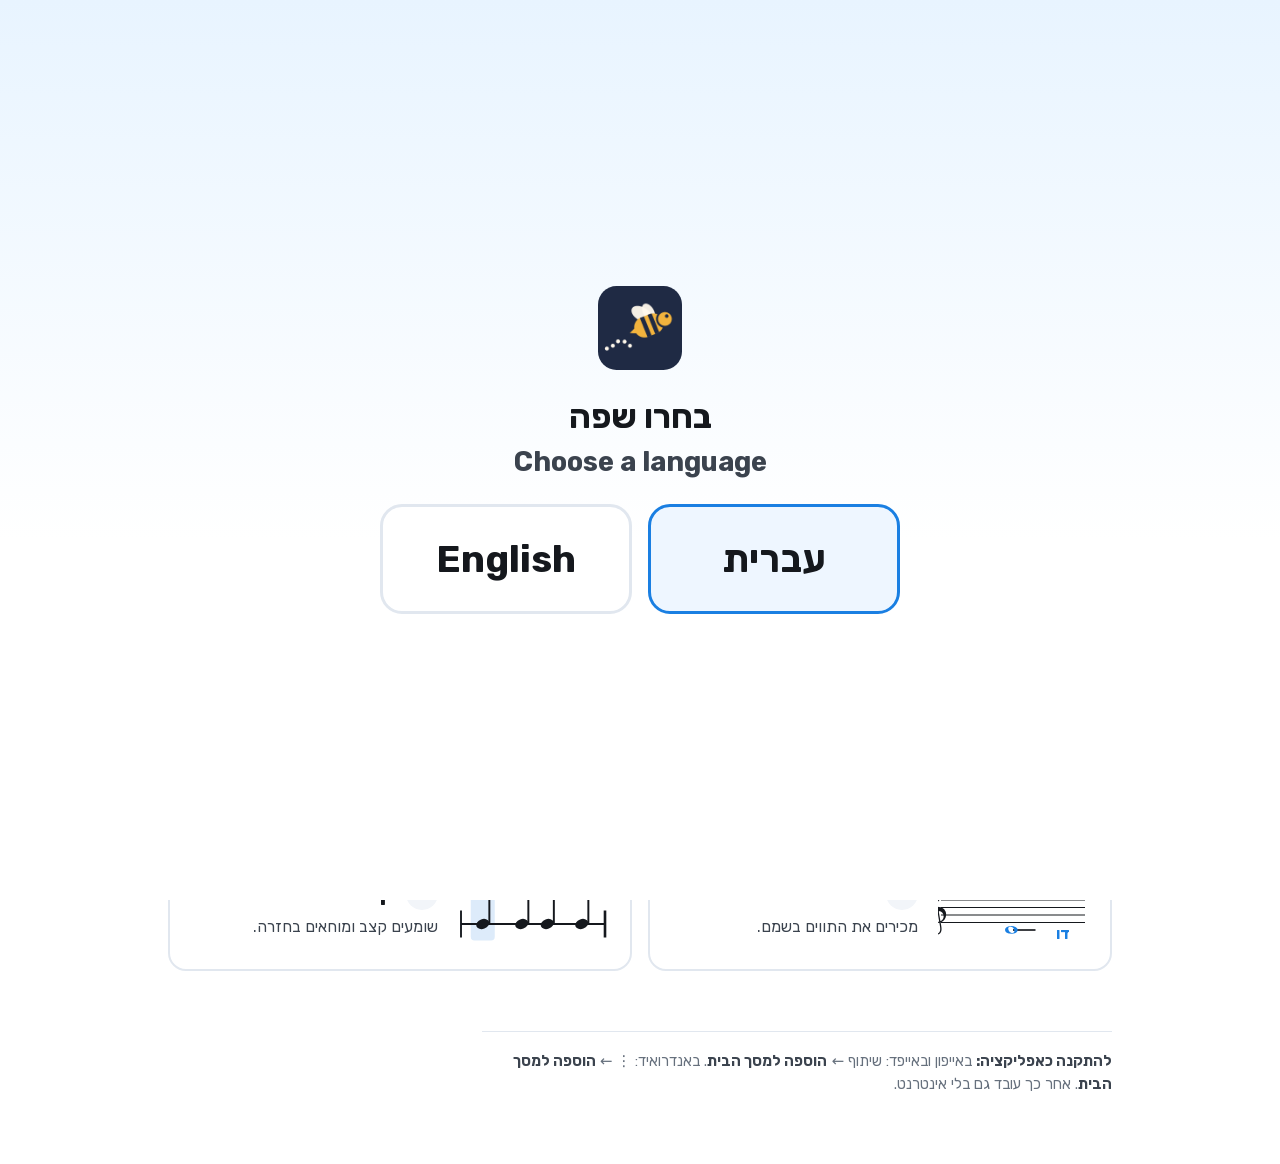
==== index.html @ 1f22ede7 "Before teachers: link preview, anonymous analytics with teacher links, 'tell me when' taps, shorter " ====
<!doctype html>
<html lang="he" dir="rtl">
<head>
<meta charset="utf-8">
<meta name="viewport" content="width=device-width, initial-scale=1">
<title>Tonebee</title>
<meta name="description" content="משחקים לשיעורי חצוצרה, טרומבון וקרן למתחילים: נושפים, מזמזמים ומנגנים, והמסך עונה. חינם, בלי הרשמה, בעברית ובאנגלית.">
<!-- The card WhatsApp, Facebook etc. show for a shared link (icons/og.png is made from .claude/og-image.html). -->
<meta property="og:type" content="website">
<meta property="og:site_name" content="Tonebee">
<meta property="og:url" content="https://tonebee.app/">
<meta property="og:title" content="טונבי · Tonebee">
<meta property="og:description" content="משחקים לשיעורי חצוצרה, טרומבון וקרן למתחילים: נושפים, מזמזמים ומנגנים, והמסך עונה. חינם, בלי הרשמה.">
<meta property="og:image" content="https://tonebee.app/icons/og.png">
<meta property="og:image:width" content="1200">
<meta property="og:image:height" content="630">
<meta property="og:image:alt" content="טונבי: משחקים לשיעורי חצוצרה, טרומבון וקרן למתחילים">
<meta property="og:locale" content="he_IL">
<meta property="og:locale:alternate" content="en_US">
<meta name="twitter:card" content="summary_large_image">
<meta name="theme-color" content="#ffffff">
<meta name="apple-mobile-web-app-capable" content="yes">
<meta name="mobile-web-app-capable" content="yes">
<meta name="apple-mobile-web-app-title" content="Tonebee">
<link rel="manifest" href="manifest.json">
<link rel="icon" href="icons/icon-192.png">
<link rel="apple-touch-icon" href="icons/apple-touch-icon.png">
<link rel="stylesheet" href="fonts/fonts.css">
<script>
  // Moving house: the old address (GitHub Pages) hands this device's settings to tonebee.app and sends the page there.
  (function () {
    var keep = /^(brass-|right-note-|ninja-|horn-ladder|breath$|buzz$|songs$|sound-game$)/;
    try {
      if (/github\.io$/.test(location.hostname)) {
        var d = {};
        for (var i = 0; i < localStorage.length; i++) { var k = localStorage.key(i); if (keep.test(k)) d[k] = localStorage.getItem(k); }
        var page = location.pathname.split("/").pop() || "index.html";
        location.replace("https://tonebee.app/" + page + location.search + "#move=" + encodeURIComponent(JSON.stringify(d)));
        return;
      }
      var m = location.hash.match(/^#move=(.*)$/);
      if (m) {
        var s = JSON.parse(decodeURIComponent(m[1]));
        for (var key in s) if (keep.test(key) && typeof s[key] === "string") localStorage.setItem(key, s[key]);
        history.replaceState(null, "", location.pathname + location.search);
      }
    } catch (_) {}
  })();
  // English pages lay out left to right from the first paint (the language block fills in the words).
  try { if (/[?&]lang=en/.test(location.search) || (!/[?&]lang=he/.test(location.search) && localStorage.getItem("brass-lang") === "en")) { document.documentElement.lang = "en"; document.documentElement.dir = "ltr"; } } catch (_) {}
</script>
<style>
  :root {
    --paper: #ffffff;
    --ink: #15181d;
    --ink-2: #3b434e;
    --muted: #66707d;
    --line: #e1e7ef;
    --console: #f2f5f9;
    --blue: #1a7fe2;
    --brass-deep: #8f5b0e;
    --font: "Rubik", "Lexend", "Arial Hebrew", "Segoe UI", system-ui, sans-serif;
    color-scheme: light;
  }
  * { box-sizing: border-box; }
  html, body { background: var(--paper); color: var(--ink); }
  body { margin: 0; font-family: var(--font); font-size: 16px; line-height: 1.5; }
  button { font: inherit; color: inherit; }
  :focus-visible { outline: 3px solid var(--blue); outline-offset: 3px; }

  .wrap { max-width: 1040px; margin: 0 auto; padding-inline: clamp(16px, 4vw, 48px); padding-block: clamp(28px, 6vh, 64px); display: grid; gap: clamp(28px, 5vh, 48px); }

  .masthead { display: flex; flex-wrap: wrap; align-items: center; gap: 18px; }
  .masthead img { width: clamp(56px, 8vw, 76px); height: auto; border-radius: 22%; }
  .masthead h1 { margin: 0; font-weight: 700; font-size: clamp(30px, 5vw, 44px); letter-spacing: -0.01em; line-height: 1.05; }
  .masthead p { margin: 4px 0 0; color: var(--muted); font-size: clamp(15px, 1.8vw, 18px); }
  /* Who is playing: the instrument and the language, one tap to change them. */
  .me { margin-inline-start: auto; display: flex; align-items: center; gap: 10px; border: 2px solid var(--line); background: var(--paper); border-radius: 999px; padding: 6px 16px 6px 8px; cursor: pointer; min-height: 52px; }
  .me:hover { border-color: var(--blue); }
  .me img { width: 40px; height: 40px; }
  .me b { font-weight: 700; }
  .me span { color: var(--muted); }

  .section-k { margin: 0 0 12px; font-size: 13px; letter-spacing: .08em; color: var(--brass-deep); font-weight: 700; }
  .tools { display: grid; grid-template-columns: repeat(auto-fill, minmax(min(100%, 420px), 1fr)); gap: 16px; }
  .tool {
    display: grid; grid-template-columns: auto 1fr; gap: 20px; align-items: center;
    padding: 20px 22px; border: 2px solid var(--line); border-radius: 18px;
    color: inherit; text-decoration: none; background: var(--paper);
    transition: border-color .15s, transform .15s;
  }
  .tool:hover { border-color: var(--blue); }
  .tool:active { transform: scale(.99); }
  .tool svg { width: clamp(110px, 18vw, 150px); height: auto; display: block; }
  .tool h2 { margin: 0; font-weight: 700; font-size: clamp(22px, 2.6vw, 26px); display: flex; align-items: baseline; gap: 10px; }
  .num { display: inline-grid; place-items: center; min-width: 1.7em; height: 1.7em; border-radius: 50%; background: var(--console); color: var(--brass-deep); font-size: .72em; font-weight: 700; }
  .tool p { margin: 4px 0 10px; color: var(--ink-2); max-width: 44ch; }
  .chips { display: flex; flex-wrap: wrap; gap: 6px; }
  .chip { font-size: 13px; padding: 2px 10px; border-radius: 999px; background: var(--console); color: var(--ink-2); }

  .install { border-top: 1px solid var(--line); padding-top: 18px; color: var(--muted); font-size: 15px; max-width: 70ch; }
  .install b { color: var(--ink-2); }
  @media (display-mode: standalone) { .install { display: none; } }

  /* First visit (and "change"): the language, then the instrument. */
  .setup { position: fixed; inset: 0; z-index: 10; background: linear-gradient(180deg, #e8f4ff 0%, #ffffff 60%); overflow-y: auto; display: flex; padding: 24px 16px; }
  body:has(> .setup:not([hidden])) { overflow: hidden; }
  .setup[hidden] { display: none; }
  .card { width: min(100%, 760px); margin: auto; text-align: center; }
  .card img { width: 84px; border-radius: 22%; }
  .card h2 { margin: 14px 0 22px; font-size: clamp(24px, 4vw, 34px); font-weight: 700; }
  .card h2.two span { display: block; }
  .card h2.two span + span { font-size: .8em; color: var(--ink-2); }
  .langs { display: grid; grid-template-columns: repeat(2, minmax(0, 1fr)); gap: clamp(10px, 3vw, 16px); max-width: 520px; margin: 0 auto; }
  .lang { border: 3px solid var(--line); background: #fff; border-radius: 22px; min-height: clamp(88px, 22vw, 110px); font-size: clamp(26px, 4vw, 38px); font-weight: 700; cursor: pointer; }
  .lang:hover, .inst:not(.later):hover { border-color: var(--blue); }
  .lang[aria-pressed="true"], .inst[aria-pressed="true"] { border-color: var(--blue); background: #eef6ff; }
  .insts { display: grid; grid-template-columns: repeat(auto-fill, minmax(min(150px, 40vw), 1fr)); gap: clamp(10px, 2.5vw, 14px); }
  .inst { position: relative; border: 3px solid var(--line); background: #fff; border-radius: 20px; padding: 14px 10px 12px; cursor: pointer; display: grid; justify-items: center; align-content: start; gap: 6px; font-size: 20px; font-weight: 700; }
  .inst img { width: 116px; height: 116px; }
  .inst.later { color: var(--muted); background: #f7f9fc; }
  .inst.later img { opacity: .6; filter: saturate(.55); }
  .inst.later:hover { border-color: #e0a500; }
  /* Tapping an instrument that is on its way: a line under the grid with an email link (and a count in analytics). */
  .soon-note { margin: 16px auto 0; max-width: 34em; font-size: 18px; color: var(--ink-2); }
  .soon-note a { color: var(--blue); font-weight: 700; }
  .soon { white-space: nowrap; font-size: 13px; font-weight: 600; color: var(--brass-deep); background: #fff3d6; border-radius: 999px; padding: 1px 10px; }
  .back { margin-top: 22px; background: none; border: 0; color: var(--muted); text-decoration: underline; cursor: pointer; font-size: 16px; min-height: 44px; }

  /* Phones: each tile is the picture and the name on one line, the sentence under them; no chips. */
  @media (max-width: 600px) {
    .wrap { gap: 22px; padding-block: 20px 28px; }
    .masthead { gap: 12px 14px; }
    .me { margin-inline-start: 0; }
    .tools { gap: 12px; }
    .tool { grid-template-columns: 96px 1fr; gap: 8px 14px; padding: 14px 16px; }
    .tool > div { display: contents; }
    .tool svg { width: 96px; }
    .tool h2 { font-size: 22px; align-self: center; }
    .tool p { grid-column: 1 / -1; margin: 0; font-size: 15px; }
    .chips { display: none; }
    .inst { padding: 10px 8px; font-size: 18px; }
    .inst img { width: min(104px, 26vw); height: auto; }
  }
  /* Phone on its side: everything in the setup fits on one screen. */
  @media (max-height: 500px) {
    .setup { padding-block: 12px; }
    .card > img { width: 56px; }
    .card h2 { margin: 6px 0 12px; font-size: 22px; }
    .lang { min-height: 76px; }
    .insts { grid-template-columns: repeat(auto-fit, minmax(96px, 1fr)); gap: 8px; }
    .soon { font-size: 11px; padding: 0 6px; }
    .inst { padding: 6px; gap: 2px; font-size: 16px; }
    .inst img { width: 64px; height: 64px; }
    .back { margin-top: 6px; }
  }
  @media (prefers-reduced-motion: reduce) { .tool { transition: none; } }
</style>
<script>
  // Analytics (PostHog): anonymous counts only: which pages open, from whose teacher link, "tell me when" taps, script errors.
  // No cookies, names, recordings, autocapture or heatmaps. Off on localhost (?ph=1 turns it on) and in ?test= mode;
  // offline it quietly does nothing. Teacher link: tonebee.app/?t=<name> remembers <name> on this device as `ref`.
  // ?me=1 once on the founder's own devices marks their visits internal (PostHog's test-account filter hides them).
  // tbTrack(event, props) is safe to call from any page, with or without analytics.
  window.tbTrack = function (event, props) { try { if (window.posthog && posthog.capture) posthog.capture(event, props); } catch (_) {} };
  (function () {
    try {
      var q = new URLSearchParams(location.search), ls = window.localStorage;
      if (q.get("t")) ls.setItem("brass-ref", q.get("t").slice(0, 40).toLowerCase());
      if (q.get("me") === "1") ls.setItem("brass-me", "1");
      if (q.has("test") || (/^(localhost|127\.0\.0\.1|\[::1\])$/.test(location.hostname) && q.get("ph") !== "1")) return;
      !function(t,e){var o,n,p,r;e.__SV||(window.posthog=e,e._i=[],e.init=function(i,s,a){function g(t,e){var o=e.split(".");2==o.length&&(t=t[o[0]],e=o[1]),t[e]=function(){t.push([e].concat(Array.prototype.slice.call(arguments,0)))}}(p=t.createElement("script")).type="text/javascript",p.crossOrigin="anonymous",p.async=!0,p.src=s.api_host.replace(".i.posthog.com","-assets.i.posthog.com")+"/static/array.js",(r=t.getElementsByTagName("script")[0]).parentNode.insertBefore(p,r);var u=e;for(void 0!==a?u=e[a]=[]:a="posthog",u.people=u.people||[],Object.defineProperty(u,"toString",{configurable:!0,enumerable:!0,writable:!0,value:function(t){var e="posthog";return"posthog"!==a&&(e+="."+a),t||(e+=" (stub)"),e}}),Object.defineProperty(u.people,"toString",{configurable:!0,enumerable:!0,writable:!0,value:function(){return u.toString(1)+".people (stub)"}}),o="init capture register register_once register_for_session unregister unregister_for_session getFeatureFlag getFeatureFlagResult isFeatureEnabled reloadFeatureFlags updateEarlyAccessFeatureEnrollment getEarlyAccessFeatures on onFeatureFlags onSessionId getSurveys getActiveMatchingSurveys renderSurvey canRenderSurvey getNextSurveyStep identify setPersonProperties group resetGroups setPersonPropertiesForFlags resetPersonPropertiesForFlags setGroupPropertiesForFlags resetGroupPropertiesForFlags reset get_distinct_id getGroups get_session_id get_session_replay_url alias set_config startSessionRecording stopSessionRecording sessionRecordingStarted captureException loadToolbar get_property getSessionProperty createPersonProfile opt_in_capturing opt_out_capturing has_opted_in_capturing has_opted_out_capturing clear_opt_in_out_capturing debug".split(" "),n=0;n<o.length;n++)g(u,o[n]);e._i.push([i,s,a])},e.__SV=1)}(document,window.posthog||[]);
      posthog.init("phc_QLyyt71c7pnUPyUGEDB9fXAsHrTl3cvey4e7oQ0V1S7", {
        api_host: "https://us.i.posthog.com", defaults: "2026-08-30",
        persistence: "localStorage", person_profiles: "identified_only", advanced_disable_flags: true,
        autocapture: false, capture_pageview: false, capture_pageleave: false, capture_dead_clicks: false, rageclick: false,
        capture_heatmaps: false, capture_performance: false, disable_session_recording: true, disable_surveys: true,
        mask_all_text: true, capture_exceptions: true
      });
      var page = location.pathname.split("/").pop() || "index.html";
      posthog.register({
        app: "tonebee", page: page.replace(/\.html$/, ""), ref: ls.getItem("brass-ref") || "none",
        inst: ls.getItem("brass-inst") || "none", lang: ls.getItem("brass-lang") || "none",
        installed: !!(matchMedia("(display-mode: standalone)").matches || navigator.standalone)
      });
      if (ls.getItem("brass-me")) posthog.register({ is_internal: true });
      posthog.capture("$pageview");
    } catch (_) {}
  })();
</script>
</head>
<body>
<div class="wrap">
  <header class="masthead">
    <img src="icons/icon-192.png" alt="">
    <div>
      <h1 data-t="brand">Tonebee</h1>
      <p data-t="tagline"></p>
    </div>
    <button class="me" id="me" data-t-title="change"><img id="meIcon" alt="" width="40" height="40"><b id="meInst"></b><span id="meLang"></span></button>
  </header>

  <main>
    <h2 class="section-k" data-t="games"></h2>
    <div class="tools">
      <a class="tool" href="ramzor.html">
        <svg viewBox="0 0 200 84" aria-hidden="true">
          <rect x="60" y="2" width="80" height="80" rx="16" fill="#2b323c"/>
          <polygon points="86,10 114,10 128,24 128,40 114,54 86,54 72,40 72,24" fill="#ef4136" transform="translate(0,-2) scale(1)"/>
          <polygon points="100,34 118,66 82,66" fill="#f0a81e" opacity=".35"/>
          <circle cx="100" cy="70" r="9" fill="#22b268" opacity=".35"/>
        </svg>
        <div>
          <h2><span data-name></span></h2>
          <p></p>
          <div class="chips"></div>
        </div>
      </a>
      <a class="tool" href="balloon-breath.html">
        <svg viewBox="0 0 200 84" aria-hidden="true">
          <defs><linearGradient id="tileRim"><stop offset="0" stop-color="#ff6f9a"/><stop offset=".5" stop-color="#ffc23a"/><stop offset="1" stop-color="#3a8fe0"/></linearGradient></defs>
          <circle cx="84" cy="38" r="30" fill="#d6ecff" fill-opacity=".5" stroke="url(#tileRim)" stroke-width="3"/>
          <ellipse cx="73" cy="26" rx="8" ry="4" transform="rotate(-40 73 26)" fill="#fff"/>
          <circle cx="128" cy="40" r="13" fill="none" stroke="#7a5cf0" stroke-width="5"/>
          <line x1="134" y1="52" x2="152" y2="82" stroke="#7a5cf0" stroke-width="5" stroke-linecap="round"/>
          <circle cx="36" cy="22" r="11" fill="#d6ecff" fill-opacity=".5" stroke="url(#tileRim)" stroke-width="2"/>
          <g stroke="#9fb6cc" stroke-width="3" fill="none" stroke-linecap="round"><path d="M 192 36 c -6 -4 -12 4 -18 0"/><path d="M 190 48 c -6 -4 -12 4 -18 0"/></g>
        </svg>
        <div>
          <h2><span class="num">1</span><span data-name></span></h2>
          <p></p>
          <div class="chips"></div>
        </div>
      </a>
      <a class="tool" href="buzz-along.html">
        <svg viewBox="0 0 200 84" aria-hidden="true">
          <path d="M 10 60 C 40 20 70 70 100 40" fill="none" stroke="#f2b705" stroke-width="3" stroke-dasharray="1 7" stroke-linecap="round"/>
          <g transform="translate(118 38) scale(.32)">
            <ellipse cx="8" cy="-44" rx="26" ry="42" fill="#eef8ff" stroke="#9fc8ee" stroke-width="5"/>
            <ellipse rx="58" ry="40" fill="#ffc81a" stroke="#3b2a10" stroke-width="5"/>
            <path d="M -25 -38 Q -14 0 -25 38 L -11 38 Q 0 0 -11 -38 Z M -1 -38 Q 10 0 -1 38 L 13 38 Q 24 0 13 -38 Z" fill="#3b2a10"/>
            <circle cx="50" cy="-6" r="26" fill="#ffc81a" stroke="#3b2a10" stroke-width="5"/>
            <circle cx="58" cy="-12" r="7" fill="#15181d"/>
          </g>
          <g transform="translate(172 40)"><g fill="#ff8fb1"><ellipse cy="-11" rx="6" ry="10"/><ellipse cy="11" rx="6" ry="10"/><ellipse cx="-11" rx="10" ry="6"/><ellipse cx="11" rx="10" ry="6"/></g><circle r="6" fill="#f2a900"/></g>
          <line x1="172" y1="50" x2="172" y2="84" stroke="#2f9e66" stroke-width="3"/>
        </svg>
        <div>
          <h2><span class="num">2</span><span data-name></span></h2>
          <p></p>
          <div class="chips"></div>
        </div>
      </a>
      <a class="tool" href="sound-game.html">
        <svg viewBox="0 0 200 84" aria-hidden="true">
          <circle cx="40" cy="22" r="12" fill="#ffd25a"/>
          <circle cx="160" cy="16" r="3" fill="#f2b705"/><circle cx="136" cy="34" r="2" fill="#f2b705"/><circle cx="178" cy="44" r="2.5" fill="#f2b705"/>
          <g transform="translate(100,62) scale(.32)">
            <path d="M -21 -8 Q -28 34 0 86 Q 28 34 21 -8 Z" fill="#ff9f1c"/>
            <path d="M -40 -62 L -74 -12 L -74 6 L -40 -22 Z" fill="#ff6f59"/>
            <path d="M 40 -62 L 74 -12 L 74 6 L 40 -22 Z" fill="#ff6f59"/>
            <path d="M 0 -170 C 42 -132 48 -72 40 -22 L -40 -22 C -48 -72 -42 -132 0 -170 Z" fill="#f4f6fa" stroke="#c6d0dc" stroke-width="3"/>
            <path d="M 0 -170 C 22 -152 32 -130 36 -112 L -36 -112 C -32 -130 -22 -152 0 -170 Z" fill="#ff6f59"/>
            <circle cy="-76" r="18" fill="#8fd3ff" stroke="#1a7fe2" stroke-width="6"/>
          </g>
        </svg>
        <div>
          <h2><span class="num">3</span><span data-name></span></h2>
          <p></p>
          <div class="chips"></div>
        </div>
      </a>
      <a class="tool" href="right-note.html">
        <svg viewBox="0 0 200 84" aria-hidden="true">
          <g stroke="#15181d" stroke-width="1.6">
            <line x1="20" x2="196" y1="18" y2="18"/><line x1="20" x2="196" y1="30" y2="30"/>
            <line x1="20" x2="196" y1="42" y2="42"/><line x1="20" x2="196" y1="54" y2="54"/>
            <line x1="20" x2="196" y1="66" y2="66"/>
          </g>
          <ellipse cx="78" cy="48" rx="13" ry="9.5" transform="rotate(-20 78 48)" fill="#1a7fe2"/>
          <ellipse cx="150" cy="30" rx="13" ry="9.5" transform="rotate(-20 150 30)" fill="none" stroke="#15181d" stroke-width="4"/>
          <path d="M 108 44 L 122 30 L 115 30 L 115 16 L 101 16 L 101 30 L 94 30 Z" fill="#1a7fe2"/>
        </svg>
        <div>
          <h2><span class="num">4</span><span data-name></span></h2>
          <p></p>
          <div class="chips"></div>
        </div>
      </a>
      <a class="tool" href="horn-ladder.html">
        <svg viewBox="0 0 200 84" aria-hidden="true">
          <line x1="70" x2="70" y1="2" y2="84" stroke="#9a6a35" stroke-width="5" stroke-linecap="round"/>
          <line x1="130" x2="130" y1="2" y2="84" stroke="#9a6a35" stroke-width="5" stroke-linecap="round"/>
          <g stroke="#c58b4a" stroke-width="4" stroke-linecap="round">
            <line x1="70" x2="130" y1="14" y2="14"/><line x1="70" x2="130" y1="30" y2="30"/>
            <line x1="70" x2="130" y1="44" y2="44"/><line x1="70" x2="130" y1="58" y2="58"/><line x1="70" x2="130" y1="76" y2="76"/>
          </g>
          <circle cx="100" cy="50" r="13" fill="#8a5a32"/>
          <path d="M 91 51 C 91 45 96 44 100 47 C 104 44 109 45 109 51 C 109 58 104 60 100 60 C 96 60 91 58 91 51 Z" fill="#f0cfa6"/>
          <circle cx="96" cy="50" r="1.8" fill="#15181d"/><circle cx="104" cy="50" r="1.8" fill="#15181d"/>
          <path d="M 86 43 L 78 30 M 114 43 L 122 30" stroke="#8a5a32" stroke-width="5" stroke-linecap="round"/>
          <path d="M 40 26 C 43 36 56 38 62 28 C 59 31 49 33 44 23 Z" fill="#ffd23f" stroke="#c99a00" stroke-width="1.5"/>
        </svg>
        <div>
          <h2><span class="num">5</span><span data-name></span></h2>
          <p></p>
          <div class="chips"></div>
        </div>
      </a>
      <a class="tool" href="ninja.html">
        <svg viewBox="0 0 200 84" aria-hidden="true">
          <g stroke="#15181d" stroke-width="1.6">
            <line x1="96" x2="196" y1="22" y2="22"/><line x1="96" x2="196" y1="32" y2="32"/>
            <line x1="96" x2="196" y1="42" y2="42"/><line x1="96" x2="196" y1="52" y2="52"/>
            <line x1="96" x2="196" y1="62" y2="62"/>
          </g>
          <circle cx="152" cy="42" r="21" fill="none" stroke="#1a7fe2" stroke-width="4" stroke-dasharray="100 132" transform="rotate(-90 152 42)"/>
          <ellipse cx="152" cy="42" rx="10" ry="7.5" transform="rotate(-20 152 42)" fill="#1b8f58"/>
          <line x1="128" y1="58" x2="176" y2="26" stroke="#fff" stroke-width="4" stroke-linecap="round"/>
          <g transform="translate(46,82)">
            <rect x="-11" y="-44" width="22" height="30" rx="9" fill="#2b3445"/>
            <rect x="-11" y="-28" width="22" height="4" fill="#7a5cf0"/>
            <rect x="-9" y="-16" width="7" height="16" rx="3" fill="#2b3445"/><rect x="2" y="-16" width="7" height="16" rx="3" fill="#2b3445"/>
            <circle cx="0" cy="-56" r="13" fill="#2b3445"/>
            <rect x="-10" y="-61" width="20" height="8" rx="4" fill="#f0cfa6"/>
            <rect x="-13" y="-67" width="26" height="4" rx="2" fill="#7a5cf0"/>
            <circle cx="-4" cy="-57" r="1.8" fill="#15181d"/><circle cx="4" cy="-57" r="1.8" fill="#15181d"/>
            <line x1="-14" y1="-16" x2="14" y2="-68" stroke="#cfd8e3" stroke-width="2.5"/>
          </g>
        </svg>
        <div>
          <h2><span class="num">6</span><span data-name></span></h2>
          <p></p>
          <div class="chips"></div>
        </div>
      </a>
      <a class="tool" href="songs.html">
        <svg viewBox="0 0 200 84" aria-hidden="true">
          <g stroke="#15181d" stroke-width="1.6">
            <line x1="4" x2="196" y1="18" y2="18"/><line x1="4" x2="196" y1="28" y2="28"/>
            <line x1="4" x2="196" y1="38" y2="38"/><line x1="4" x2="196" y1="48" y2="48"/>
            <line x1="4" x2="196" y1="58" y2="58"/>
            <line x1="100" x2="100" y1="18" y2="58"/>
          </g>
          <rect x="112" y="4" width="22" height="76" rx="6" fill="#1a7fe2" opacity=".15"/>
          <text x="22" y="53" font-size="40" fill="#1b8f58" style="font-family: Bravura">&#xE1D5;</text>
          <text x="52" y="48" font-size="40" fill="#1b8f58" style="font-family: Bravura">&#xE1D5;</text>
          <text x="80" y="43" font-size="40" fill="#1b8f58" style="font-family: Bravura">&#xE1D5;</text>
          <text x="114" y="38" font-size="40" fill="#1a7fe2" style="font-family: Bravura">&#xE1D6;</text>
          <text x="148" y="43" font-size="40" fill="#15181d" style="font-family: Bravura">&#xE1D3;</text>
        </svg>
        <div>
          <h2><span class="num">7</span><span data-name></span></h2>
          <p></p>
          <div class="chips"></div>
        </div>
      </a>
      <a class="tool" href="note-names.html">
        <svg viewBox="0 0 200 84" aria-hidden="true">
          <g stroke="#15181d" stroke-width="1.6">
            <line x1="4" x2="196" y1="18" y2="18"/>
            <line x1="4" x2="196" y1="28" y2="28"/>
            <line x1="4" x2="196" y1="38" y2="38"/>
            <line x1="4" x2="196" y1="48" y2="48"/>
            <line x1="4" x2="196" y1="58" y2="58"/>
            <line x1="100" x2="130" y1="68" y2="68" stroke-width="2.2"/>
          </g>
          <text x="10" y="48" font-size="40" fill="#15181d" style="font-family: Bravura">&#xE050;</text>
          <text x="106.5" y="68" font-size="40" fill="#1a7fe2" style="font-family: Bravura">&#xE0A2;</text>
          <text x="166" y="80" font-size="22" font-weight="700" fill="#1a7fe2" text-anchor="middle" style="font-family: var(--display)">Do</text>
        </svg>
        <div>
          <h2><span class="num">8</span><span data-name></span></h2>
          <p></p>
          <div class="chips"></div>
        </div>
      </a>
      <a class="tool" href="clap-along.html">
        <svg viewBox="0 0 200 84" aria-hidden="true">
          <rect x="17" y="2" width="32" height="80" rx="5" fill="#ddebfa"/>
          <line x1="4" x2="196" y1="60" y2="60" stroke="#15181d" stroke-width="2.5"/>
          <line x1="4" x2="4" y1="42" y2="78" stroke="#15181d" stroke-width="2.5"/>
          <line x1="196" x2="196" y1="42" y2="78" stroke="#15181d" stroke-width="3.5"/>
          <g fill="#15181d">
            <ellipse cx="33" cy="60" rx="9" ry="6.5" transform="rotate(-20 33 60)"/>
            <ellipse cx="85" cy="60" rx="9" ry="6.5" transform="rotate(-20 85 60)"/>
            <ellipse cx="119" cy="60" rx="9" ry="6.5" transform="rotate(-20 119 60)"/>
            <ellipse cx="165" cy="60" rx="9" ry="6.5" transform="rotate(-20 165 60)"/>
            <rect x="40.5" y="18" width="2.6" height="41"/>
            <rect x="92.5" y="18" width="2.6" height="41"/>
            <rect x="126.5" y="18" width="2.6" height="41"/>
            <rect x="172.5" y="18" width="2.6" height="41"/>
            <rect x="92.5" y="18" width="36.6" height="7"/>
          </g>
        </svg>
        <div>
          <h2><span class="num">9</span><span data-name></span></h2>
          <p></p>
          <div class="chips"></div>
        </div>
      </a>
    </div>
  </main>

  <p class="install" data-t-html="install"></p>
</div>

<div class="setup" id="setup" hidden>
  <div class="card" id="stepLang">
    <img src="icons/icon-192.png" alt="">
    <h2 class="two"><span lang="he" dir="rtl">בחרו שפה</span><span lang="en" dir="ltr">Choose a language</span></h2>
    <div class="langs">
      <button class="lang" id="langHe" lang="he" dir="rtl">עברית</button>
      <button class="lang" id="langEn" lang="en" dir="ltr">English</button>
    </div>
  </div>
  <div class="card" id="stepInst" hidden>
    <h2 id="instTitle"></h2>
    <div class="insts" id="insts"></div>
    <p class="soon-note" id="soonNote" hidden><span id="soonText"></span> <a id="soonMail"></a></p>
    <button class="back" id="backLang"></button>
  </div>
</div>

<script>
"use strict";

/* ---------- Language ----------
   Hebrew or English, chosen on the home screen (`brass-lang`; ?lang=en|he for a link). Never mixed: every
   word on screen comes from TEXT (elements carry data-t / data-t-html / data-t-title / data-t-aria), and
   English names notes by letter (C D E, B♭). COMMON holds what every page says (microphone, pause, buttons). */
const LANG = (() => {
  try {
    const q = new URLSearchParams(location.search).get("lang");
    if (q === "en" || q === "he") return q;
    return localStorage.getItem("brass-lang") === "en" ? "en" : "he";
  } catch (_) { return "he"; }
})();
const COMMON = {
  he: {
    listening: "מקשיב", noMicSound: "אין קול מהמיקרופון", muted: "מושתק", tapScreen: "לגעת במסך", noMic: "ללא מיקרופון",
    mic: "מיקרופון", test: "בדיקה", start: "התחלה", tryAgain: "לנסות שוב", startPrompt: "נלחץ ונתחיל להקשיב",
    keepListening: "נלחץ ונמשיך להקשיב", onlyOnline: "המשחק עם המיקרופון עובד רק דרך הקישור באינטרנט",
    micDenied: "אין אישור למיקרופון", micNotFound: "לא נמצא מיקרופון", micBusy: "המיקרופון תפוס בתוכנה אחרת",
    micFailed: "לא הצלחנו לפתוח את המיקרופון", micGone: "המיקרופון נותק",
    pause: "השהיה (Esc)", resume: "▶ ממשיכים", stop: "■ עצירה", fullscreen: "מסך מלא (F)", home: "‹ טונבי", brand: "טונבי",
    trumpet: "חצוצרה", trombone: "טרומבון", horn: "קרן", instrument: "כלי",
    diagTitle: "בדיקת מיקרופון (D)", diagAudio: "אודיו", diagMic: "מיקרופון", diagLevel: "רמה", diagVolume: "עוצמה",
    diagPitch: "צליל", diagCents: "דיוק", diagFloor: "רצפה", moving: "זז", still: "עומד", sound: "צליל", quiet: "שקט"
  },
  en: {
    listening: "Listening", noMicSound: "No sound from the mic", muted: "Muted", tapScreen: "Tap the screen", noMic: "No microphone",
    mic: "Microphone", test: "Test", start: "Start", tryAgain: "Try again", startPrompt: "Tap to start listening",
    keepListening: "Tap to keep listening", onlyOnline: "The microphone games only work from the web link",
    micDenied: "The microphone wasn't allowed", micNotFound: "No microphone found", micBusy: "Another app is using the microphone",
    micFailed: "Couldn't open the microphone", micGone: "The microphone was disconnected",
    pause: "Pause (Esc)", resume: "▶ Continue", stop: "■ Stop", fullscreen: "Full screen (F)", home: "‹ Tonebee", brand: "Tonebee",
    trumpet: "Trumpet", trombone: "Trombone", horn: "Horn", instrument: "Instrument",
    diagTitle: "Microphone check (D)", diagAudio: "Audio", diagMic: "Mic", diagLevel: "Level", diagVolume: "Volume",
    diagPitch: "Pitch", diagCents: "Cents", diagFloor: "Floor", moving: "running", still: "stopped", sound: "sound", quiet: "quiet"
  }
};
const T = (key, ...args) => {
  const v = (TEXT[LANG] && TEXT[LANG][key]) ?? COMMON[LANG][key] ?? (TEXT.he && TEXT.he[key]) ?? COMMON.he[key] ?? key;
  return typeof v === "function" ? v(...args) : v;
};
function applyText() {
  const root = document.documentElement;
  root.lang = LANG;
  root.dir = LANG === "he" ? "rtl" : "ltr";
  document.querySelectorAll("[data-t]").forEach(n => { n.textContent = T(n.dataset.t); });
  document.querySelectorAll("[data-t-html]").forEach(n => { n.innerHTML = T(n.dataset.tHtml); });
  document.querySelectorAll("[data-t-title]").forEach(n => { n.title = T(n.dataset.tTitle); });
  document.querySelectorAll("[data-t-aria]").forEach(n => { n.setAttribute("aria-label", T(n.dataset.tAria)); });
  if (TEXT[LANG] && TEXT[LANG].pageTitle) document.title = T("pageTitle");
}
const $ = id => document.getElementById(id);

const TEXT = {
  he: {
    tagline: "משחקים פשוטים לשיעורי כלי נשיפה למתחילים",
    change: "החלפת כלי או שפה", langName: "עברית",
    games: "משחקים",
    install: "<b>להתקנה כאפליקציה:</b> באייפון ובאייפד: שיתוף ← <b>הוספה למסך הבית</b>. באנדרואיד: ⋮ ← <b>הוספה למסך הבית</b>. אחר כך עובד גם בלי אינטרנט.",
    instTitle: "על מה אתם מנגנים?", soon: "בקרוב", backLang: "‹ שפה",
    soonAsk: n => `${n} בדרך!`, soonMail: "רוצים שנודיע לכם? כתבו לנו",
    soonSubject: n => `טונבי: ${n}`, soonBody: n => `שלום, אשמח לשמוע כשיהיה אפשר לנגן בטונבי על ${n}.`,
    sax: "סקסופון", flute: "חליל צד", clarinet: "קלרינט", recorder: "חלילית",
    mic: "🎤 מיקרופון", tileDo: "דו",
    t_ramzor: "רמזור", d_ramzor: "אדום עוצרים, צהוב נושמים, ירוק מנגנים.", c_ramzor: [],
    t_breath: "נשימה", d_breath: "נושפים לאט, והבועה גדלה.", c_breath: [],
    t_buzz: "זמזום", d_buzz: "מזמזמים בפומית, והדבורה עפה.", c_buzz: ["@mic"],
    t_long: "צליל ארוך", d_long: "צליל ארוך מטיס חללית לחלל.", c_long: ["@mic"],
    t_right: "צליל נכון", d_right: "מנגנים את התו שעל החמשה.", c_right: ["@mic"],
    t_ladder: "סולם", d_ladder: "הקוף מטפס לצליל שמנגנים.", c_ladder: ["@mic"],
    t_ninja: "נינג'ה", d_ninja: "מנגנים את התו, והנינג'ה חותך.", c_ninja: ["@mic"],
    t_songs: "שירים", d_songs: "שירים שלמים, גם עם להקה.", c_songs: ["@mic"],
    t_names: "תווים", d_names: "מכירים את התווים בשמם.", c_names: [],
    t_clap: "קצב", d_clap: "שומעים קצב ומוחאים בחזרה.", c_clap: []
  },
  en: {
    tagline: "Simple games for beginner brass lessons",
    change: "Change instrument or language", langName: "English",
    games: "Games",
    install: "<b>Install as an app:</b> iPhone and iPad: Share → <b>Add to Home Screen</b>. Android: ⋮ → <b>Add to Home Screen</b>. Then it works offline too.",
    instTitle: "What do you play?", soon: "Coming soon", backLang: "‹ Language",
    soonAsk: n => `${n} is on its way!`, soonMail: "Want us to tell you? Email us",
    soonSubject: n => `Tonebee: ${n}`, soonBody: n => `Hello, please let me know when I can play Tonebee on the ${n.toLowerCase()}.`,
    sax: "Saxophone", flute: "Flute", clarinet: "Clarinet", recorder: "Recorder",
    mic: "🎤 Microphone", tileDo: "C",
    t_ramzor: "Traffic Light", d_ramzor: "Red stop, yellow breathe, green play.", c_ramzor: [],
    t_breath: "Breathing", d_breath: "Blow out slowly; the bubble grows.", c_breath: [],
    t_buzz: "Buzzing", d_buzz: "Buzz on the mouthpiece; the bee flies.", c_buzz: ["@mic"],
    t_long: "Long Note", d_long: "One long note flies a rocket to space.", c_long: ["@mic"],
    t_right: "Right Note", d_right: "Play the note on the staff.", c_right: ["@mic"],
    t_ladder: "Ladder", d_ladder: "The monkey climbs to your note.", c_ladder: ["@mic"],
    t_ninja: "Note Ninja", d_ninja: "Play the note; the ninja slices it.", c_ninja: ["@mic"],
    t_songs: "Songs", d_songs: "Whole songs, with a band too.", c_songs: ["@mic"],
    t_names: "Note Names", d_names: "Meet the notes by name.", c_names: [],
    t_clap: "Clap-Along", d_clap: "Hear a rhythm, clap it back.", c_clap: []
  }
};

// Instruments: the three that every game knows, then the woodwinds that are on their way.
const INSTRUMENTS = [
  { id: "trumpet", ready: true }, { id: "trombone", ready: true }, { id: "horn", ready: true },
  { id: "sax" }, { id: "flute" }, { id: "clarinet" }, { id: "recorder" }
];
// Instrument pictures: icons/inst/<id>.png (cut from the picture sheet the teacher chose).
const instPic = id => `icons/inst/${id}.png`;
const instName = id => T(id);

const TILES = { "ramzor.html": "ramzor", "balloon-breath.html": "breath", "buzz-along.html": "buzz", "sound-game.html": "long",
  "right-note.html": "right", "horn-ladder.html": "ladder", "ninja.html": "ninja", "songs.html": "songs", "note-names.html": "names", "clap-along.html": "clap" };

function fillTiles() {
  document.querySelectorAll(".tool").forEach(a => {
    const k = TILES[a.getAttribute("href")];
    a.querySelector("[data-name]").textContent = T("t_" + k);
    a.querySelector("p").textContent = T("d_" + k);
    a.querySelectorAll("svg text").forEach(t => { if (t.textContent.trim() === "Do" || t.dataset.do) { t.dataset.do = 1; t.textContent = T("tileDo"); } });
    const chips = a.querySelector(".chips");
    chips.textContent = "";
    T("c_" + k).forEach(c => {
      const s = document.createElement("span");
      s.className = "chip";
      s.textContent = c[0] === "@" ? T(c.slice(1)) : c;
      chips.appendChild(s);
    });
  });
}

function fillMe() {
  let inst = "trumpet";
  try { const s = localStorage.getItem("brass-inst"); if (INSTRUMENTS.some(i => i.id === s && i.ready)) inst = s; } catch (_) {}
  $("meIcon").src = instPic(inst);
  $("meInst").textContent = instName(inst);
  $("meLang").textContent = T("langName");
}

/* ---------- Setup: the language, then the instrument ---------- */

function showSetup(step) {
  $("setup").hidden = false;
  $("stepLang").hidden = step !== "lang";
  $("stepInst").hidden = step !== "inst";
  $("langHe").setAttribute("aria-pressed", String(LANG === "he"));
  $("langEn").setAttribute("aria-pressed", String(LANG === "en"));
  if (step === "inst") {
    $("instTitle").textContent = T("instTitle");
    $("backLang").textContent = T("backLang");
    let cur = null;
    try { cur = localStorage.getItem("brass-inst"); } catch (_) {}
    const box = $("insts");
    box.textContent = "";
    INSTRUMENTS.forEach(i => {
      const b = document.createElement("button");
      b.className = "inst";
      b.innerHTML = `<img src="${instPic(i.id)}" alt="" width="104" height="104"><span></span>` + (i.ready ? "" : `<span class="soon"></span>`);
      b.children[1].textContent = instName(i.id);
      if (!i.ready) {
        // On its way: no choosing, but a tap counts the interest and offers an email.
        b.classList.add("later");
        b.querySelector(".soon").textContent = T("soon");
        b.addEventListener("click", () => {
          tbTrack("instrument_interest", { instrument: i.id });
          $("soonText").textContent = T("soonAsk", instName(i.id));
          $("soonMail").textContent = T("soonMail");
          $("soonMail").href = "mailto:hello@tonebee.app?subject=" + encodeURIComponent(T("soonSubject", instName(i.id))) + "&body=" + encodeURIComponent(T("soonBody", instName(i.id)));
          $("soonMail").onclick = () => tbTrack("notify_click", { what: "instrument", instrument: i.id });
          $("soonNote").hidden = false;
        });
        box.appendChild(b);
        return;
      }
      b.setAttribute("aria-pressed", String(i.id === cur));
      b.addEventListener("click", () => {
        try { localStorage.setItem("brass-inst", i.id); } catch (_) {}
        $("setup").hidden = true;
        fillMe();
      });
      box.appendChild(b);
    });
  }
}

function chooseLang(l) {
  try { localStorage.setItem("brass-lang", l); } catch (_) {}
  // The whole page changes language and direction: simplest and surest is to load it again, on the instruments.
  if (l !== LANG) location.replace(location.pathname + "?setup=inst");
  else showSetup("inst");
}

$("langHe").addEventListener("click", () => chooseLang("he"));
$("langEn").addEventListener("click", () => chooseLang("en"));
$("backLang").addEventListener("click", () => showSetup("lang"));
$("me").addEventListener("click", () => showSetup("lang"));

applyText();
fillTiles();
fillMe();
let chosen = false;
try { chosen = !!localStorage.getItem("brass-lang"); } catch (_) {}
const askFor = new URLSearchParams(location.search).get("setup");
if (askFor === "inst") { history.replaceState(null, "", location.pathname); showSetup("inst"); }
else if (!chosen) showSetup("lang");

if ("serviceWorker" in navigator && location.protocol !== "file:") navigator.serviceWorker.register("sw.js").catch(() => {});
</script>
</body>
</html>
---- fonts/fonts.css ----
/* Self-hosted so the app works offline. Both fonts: SIL Open Font License, see OFL-*.txt. Bravura (music symbols) is also SIL OFL. */
@font-face { font-family: "Lexend"; font-style: normal; font-weight: 400 700; font-display: swap; src: url("lexend-400-700-latin.woff2") format("woff2");unicode-range: U+0000-00FF, U+0131, U+0152-0153, U+02BB-02BC, U+02C6, U+02DA, U+02DC, U+0304, U+0308, U+0329, U+2000-206F, U+20AC, U+2122, U+2191, U+2193, U+2212, U+2215, U+FEFF, U+FFFD; }
@font-face { font-family: "Atkinson Hyperlegible"; font-style: normal; font-weight: 400; font-display: swap; src: url("atkinson-hyperlegible-400-latin.woff2") format("woff2");unicode-range: U+0000-00FF, U+0131, U+0152-0153, U+02BB-02BC, U+02C6, U+02DA, U+02DC, U+0304, U+0308, U+0329, U+2000-206F, U+20AC, U+2122, U+2191, U+2193, U+2212, U+2215, U+FEFF, U+FFFD; }
@font-face { font-family: "Atkinson Hyperlegible"; font-style: normal; font-weight: 700; font-display: swap; src: url("atkinson-hyperlegible-700-latin.woff2") format("woff2");unicode-range: U+0000-00FF, U+0131, U+0152-0153, U+02BB-02BC, U+02C6, U+02DA, U+02DC, U+0304, U+0308, U+0329, U+2000-206F, U+20AC, U+2122, U+2191, U+2193, U+2212, U+2215, U+FEFF, U+FFFD; }
@font-face { font-family: "Bravura"; font-style: normal; font-weight: 400; font-display: block; src: url("Bravura.woff2") format("woff2"); }
@font-face { font-family: "Rubik"; font-style: normal; font-weight: 400 900; font-display: swap; src: url("rubik-hebrew.woff2") format("woff2"); unicode-range: U+0307-0308, U+0590-05FF, U+200C-2010, U+20AA, U+25CC, U+FB1D-FB4F; }
@font-face { font-family: "Rubik"; font-style: normal; font-weight: 400 900; font-display: swap; src: url("rubik-latin.woff2") format("woff2"); unicode-range: U+0000-00FF, U+0131, U+0152-0153, U+02BB-02BC, U+02C6, U+02DA, U+02DC, U+0304, U+0308, U+0329, U+2000-206F, U+20AC, U+2122, U+2191, U+2193, U+2212, U+2215, U+FEFF, U+FFFD; }
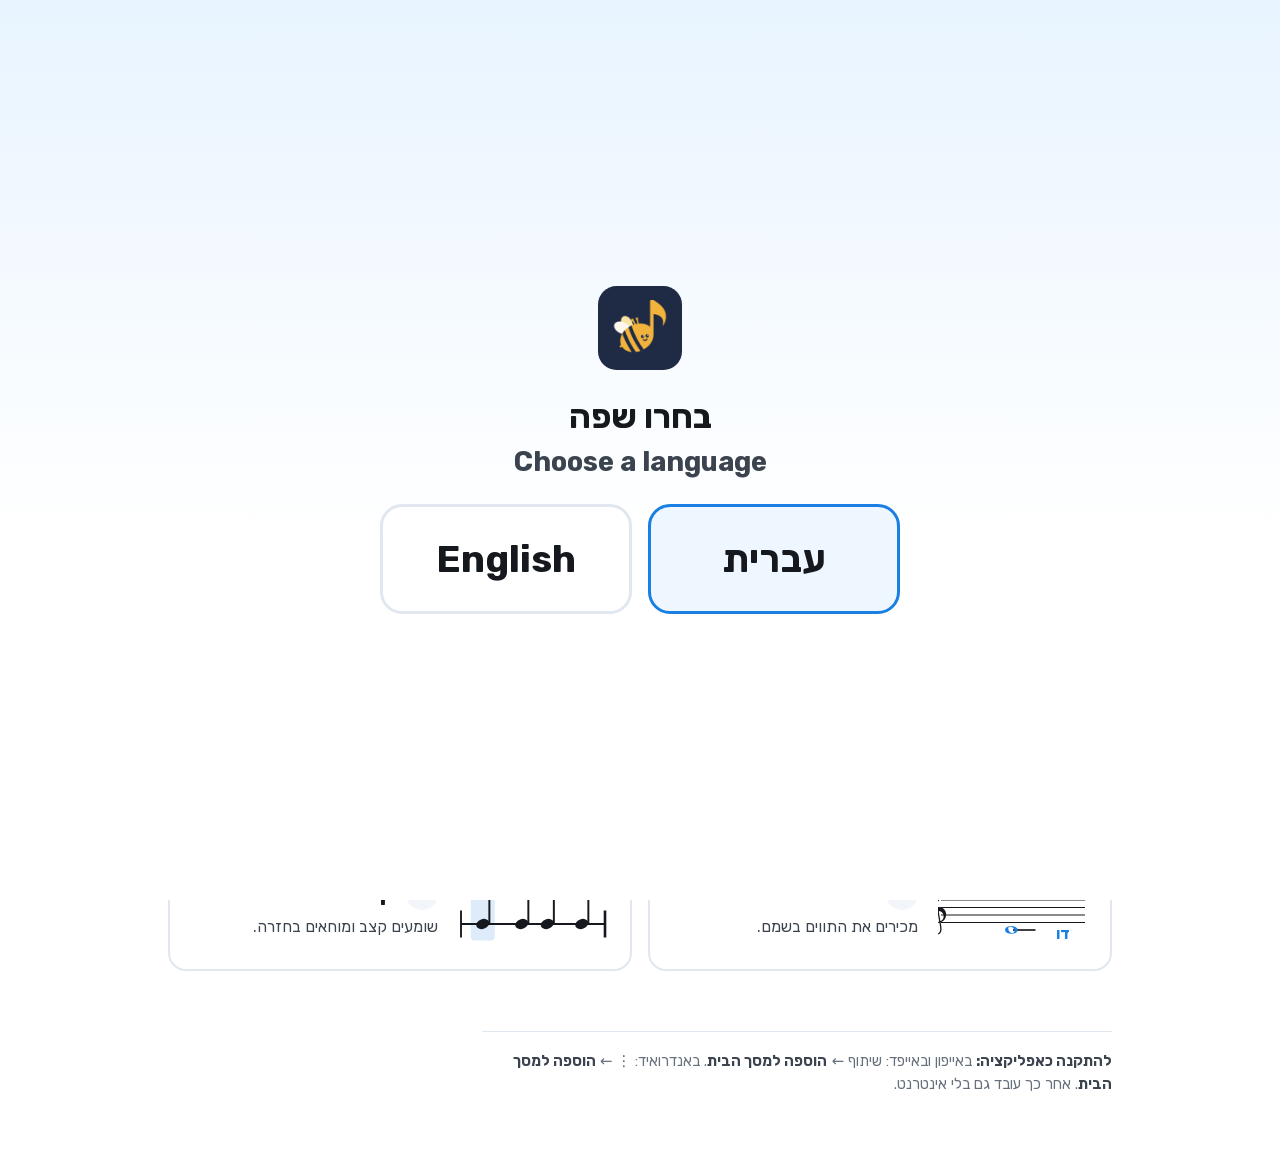
==== commit e0b0334d: "New logo: the bee is an eighth note Icons from ops/brand/build/logo-note.mjs (Gemini-led design, reb" ====
--- a/index.html
+++ b/index.html
@@ -23,7 +23,7 @@
 <meta name="mobile-web-app-capable" content="yes">
 <meta name="apple-mobile-web-app-title" content="Tonebee">
 <link rel="manifest" href="manifest.json">
-<link rel="icon" href="icons/icon-192.png">
+<link rel="icon" href="icons/favicon-32.png" sizes="32x32"><link rel="icon" href="icons/icon-192.png" sizes="192x192">
 <link rel="apple-touch-icon" href="icons/apple-touch-icon.png">
 <link rel="stylesheet" href="fonts/fonts.css">
 <script>
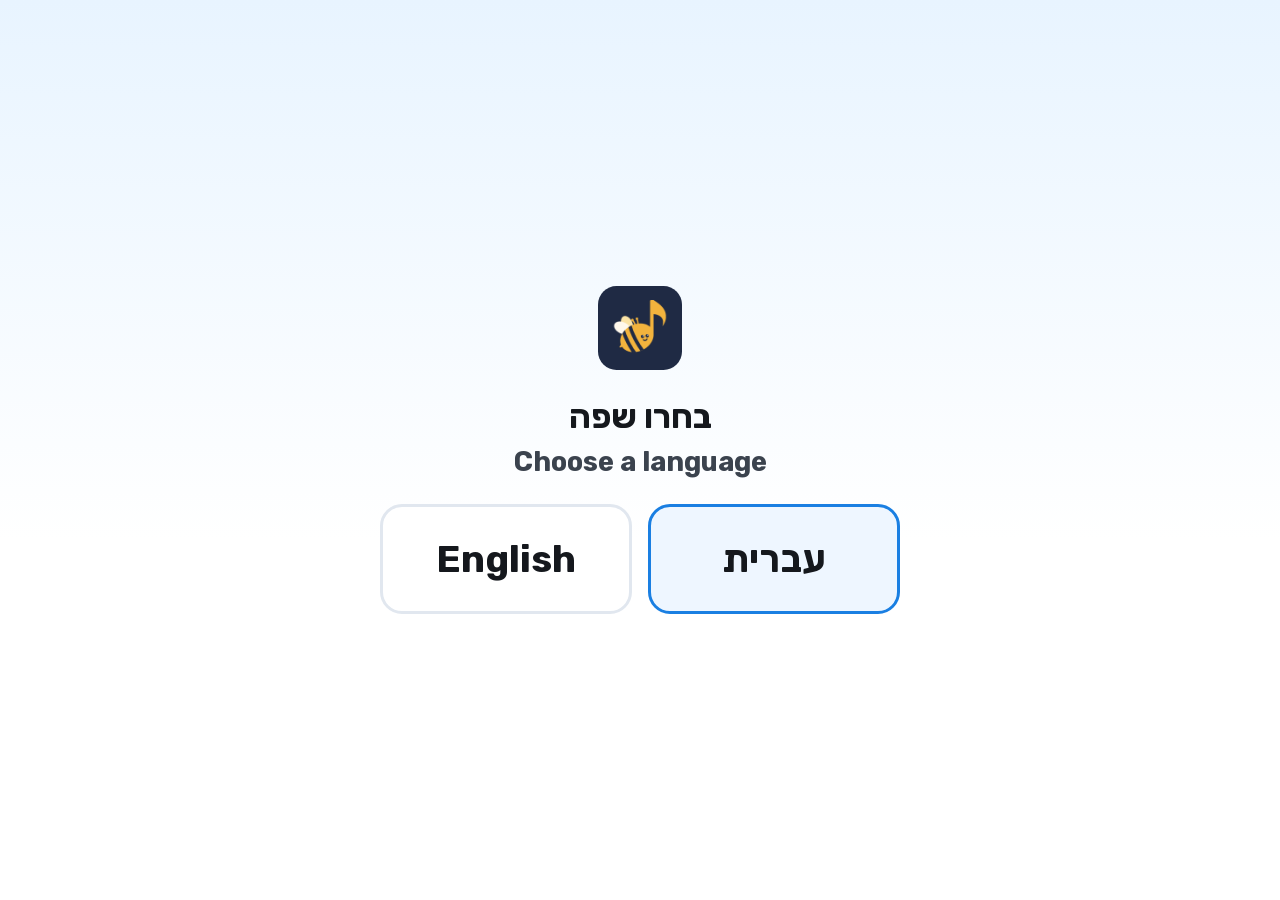
==== commit d31518ee: "Professional look: Gemini tile art, wordless how-to-play, less copy, niqqud logo - Home: square Gemi" ====
--- a/index.html
+++ b/index.html
@@ -51,7 +51,7 @@
 </script>
 <style>
   :root {
-    --paper: #ffffff;
+    --paper: #fffdf8;
     --ink: #15181d;
     --ink-2: #3b434e;
     --muted: #66707d;
@@ -59,6 +59,8 @@
     --console: #f2f5f9;
     --blue: #1a7fe2;
     --brass-deep: #8f5b0e;
+    --navy: #1f2a44;
+    --honey: #f2b33d;
     --font: "Rubik", "Lexend", "Arial Hebrew", "Segoe UI", system-ui, sans-serif;
     color-scheme: light;
   }
@@ -68,39 +70,44 @@
   button { font: inherit; color: inherit; }
   :focus-visible { outline: 3px solid var(--blue); outline-offset: 3px; }
 
-  .wrap { max-width: 1040px; margin: 0 auto; padding-inline: clamp(16px, 4vw, 48px); padding-block: clamp(28px, 6vh, 64px); display: grid; gap: clamp(28px, 5vh, 48px); }
-
-  .masthead { display: flex; flex-wrap: wrap; align-items: center; gap: 18px; }
-  .masthead img { width: clamp(56px, 8vw, 76px); height: auto; border-radius: 22%; }
-  .masthead h1 { margin: 0; font-weight: 700; font-size: clamp(30px, 5vw, 44px); letter-spacing: -0.01em; line-height: 1.05; }
-  .masthead p { margin: 4px 0 0; color: var(--muted); font-size: clamp(15px, 1.8vw, 18px); }
-  /* Who is playing: the instrument and the language, one tap to change them. */
-  .me { margin-inline-start: auto; display: flex; align-items: center; gap: 10px; border: 2px solid var(--line); background: var(--paper); border-radius: 999px; padding: 6px 16px 6px 8px; cursor: pointer; min-height: 52px; }
-  .me:hover { border-color: var(--blue); }
+  .wrap { max-width: 1180px; min-height: 100vh; min-height: 100dvh; margin: 0 auto; padding-inline: clamp(16px, 3vw, 40px); padding-block: clamp(18px, 4vh, 40px); display: grid; grid-template-rows: auto 1fr auto auto; gap: clamp(18px, 3.5vh, 32px); }
+  main { align-self: center; }
+
+  /* Header: the wordmark (tone|bee, טון|בי — the second half in honey) and who is playing. */
+  .masthead { display: flex; align-items: center; justify-content: space-between; gap: 16px; }
+  .brand { margin: 0; display: flex; align-items: center; gap: 14px; font-weight: 700; font-size: clamp(30px, 4.4vw, 42px); line-height: 1; letter-spacing: -0.01em; }
+  .brand img { width: clamp(48px, 6vw, 60px); height: auto; border-radius: 22%; }
+  .wm { color: var(--navy); }
+  .wm .bee { color: var(--honey); }
+  :lang(en) .wm { font-family: "Lexend", var(--font); }
+  .me { display: flex; align-items: center; gap: 10px; border: 2px solid var(--line); background: #fff; border-radius: 999px; padding: 5px 18px 5px 6px; cursor: pointer; min-height: 52px; font-size: 18px; }
+  .me:hover { border-color: var(--navy); }
   .me img { width: 40px; height: 40px; }
   .me b { font-weight: 700; }
-  .me span { color: var(--muted); }
-
-  .section-k { margin: 0 0 12px; font-size: 13px; letter-spacing: .08em; color: var(--brass-deep); font-weight: 700; }
-  .tools { display: grid; grid-template-columns: repeat(auto-fill, minmax(min(100%, 420px), 1fr)); gap: 16px; }
+
+  /* Games: one square tile each, picture and name, nothing else. Five across on a projector, so all ten fit without scrolling. */
+  .tools { display: grid; grid-template-columns: repeat(5, minmax(0, 1fr)); gap: clamp(12px, 1.6vw, 20px); }
   .tool {
-    display: grid; grid-template-columns: auto 1fr; gap: 20px; align-items: center;
-    padding: 20px 22px; border: 2px solid var(--line); border-radius: 18px;
-    color: inherit; text-decoration: none; background: var(--paper);
-    transition: border-color .15s, transform .15s;
-  }
-  .tool:hover { border-color: var(--blue); }
-  .tool:active { transform: scale(.99); }
-  .tool svg { width: clamp(110px, 18vw, 150px); height: auto; display: block; }
-  .tool h2 { margin: 0; font-weight: 700; font-size: clamp(22px, 2.6vw, 26px); display: flex; align-items: baseline; gap: 10px; }
-  .num { display: inline-grid; place-items: center; min-width: 1.7em; height: 1.7em; border-radius: 50%; background: var(--console); color: var(--brass-deep); font-size: .72em; font-weight: 700; }
-  .tool p { margin: 4px 0 10px; color: var(--ink-2); max-width: 44ch; }
-  .chips { display: flex; flex-wrap: wrap; gap: 6px; }
-  .chip { font-size: 13px; padding: 2px 10px; border-radius: 999px; background: var(--console); color: var(--ink-2); }
-
-  .install { border-top: 1px solid var(--line); padding-top: 18px; color: var(--muted); font-size: 15px; max-width: 70ch; }
+    display: grid; grid-template-rows: auto auto; border-radius: 24px; overflow: hidden;
+    background: var(--tile); color: var(--navy); text-decoration: none;
+    box-shadow: 0 4px 0 rgba(31, 42, 68, .10); transition: transform .15s, box-shadow .15s;
+  }
+  .tool:hover { transform: translateY(-3px); box-shadow: 0 7px 0 rgba(31, 42, 68, .12); }
+  .tool:active { transform: translateY(2px); box-shadow: 0 2px 0 rgba(31, 42, 68, .10); }
+  /* Tile pictures: drawn by Gemini in one house style (ops/brand/tiles/), on the tile's own colour. */
+  .tool img { width: 100%; height: auto; aspect-ratio: 1; display: block; }
+  .name { text-align: center; font-weight: 700; font-size: clamp(18px, 1.9vw, 24px); line-height: 1.15; padding: 0 8px 14px; margin-top: -6px; }
+
+  /* Install hint: phones and tablets only, never on the projector, gone once installed. */
+  .install { margin: 0; color: var(--muted); font-size: 15px; text-align: center; }
   .install b { color: var(--ink-2); }
+  @media (hover: hover) and (pointer: fine) { .install { display: none; } }
   @media (display-mode: standalone) { .install { display: none; } }
+  .foot { text-align: center; font-size: 14px; margin-top: -8px; }
+  .foot a { color: var(--muted); display: inline-block; padding-block: 10px; }
+  .foot a:hover { color: var(--navy); }
+  @media (max-width: 1000px) { .tools { grid-template-columns: repeat(4, minmax(0, 1fr)); } }
+  @media (max-width: 760px) { .tools { grid-template-columns: repeat(3, minmax(0, 1fr)); } }
 
   /* First visit (and "change"): the language, then the instrument. */
   .setup { position: fixed; inset: 0; z-index: 10; background: linear-gradient(180deg, #e8f4ff 0%, #ffffff 60%); overflow-y: auto; display: flex; padding: 24px 16px; }
@@ -127,18 +134,14 @@
   .soon { white-space: nowrap; font-size: 13px; font-weight: 600; color: var(--brass-deep); background: #fff3d6; border-radius: 999px; padding: 1px 10px; }
   .back { margin-top: 22px; background: none; border: 0; color: var(--muted); text-decoration: underline; cursor: pointer; font-size: 16px; min-height: 44px; }
 
-  /* Phones: each tile is the picture and the name on one line, the sentence under them; no chips. */
+  /* Phones: two tiles across. */
   @media (max-width: 600px) {
-    .wrap { gap: 22px; padding-block: 20px 28px; }
-    .masthead { gap: 12px 14px; }
-    .me { margin-inline-start: 0; }
-    .tools { gap: 12px; }
-    .tool { grid-template-columns: 96px 1fr; gap: 8px 14px; padding: 14px 16px; }
-    .tool > div { display: contents; }
-    .tool svg { width: 96px; }
-    .tool h2 { font-size: 22px; align-self: center; }
-    .tool p { grid-column: 1 / -1; margin: 0; font-size: 15px; }
-    .chips { display: none; }
+    .wrap { gap: 18px; padding-block: 16px 24px; }
+    .tools { grid-template-columns: repeat(2, minmax(0, 1fr)); gap: 12px; }
+    .tool { border-radius: 20px; }
+    .name { font-size: 19px; }
+    .me { font-size: 16px; padding-inline-end: 14px; min-height: 46px; }
+    .me img { width: 34px; height: 34px; }
     .inst { padding: 10px 8px; font-size: 18px; }
     .inst img { width: min(104px, 26vw); height: auto; }
   }
@@ -192,217 +195,57 @@
 <body>
 <div class="wrap">
   <header class="masthead">
-    <img src="icons/icon-192.png" alt="">
-    <div>
-      <h1 data-t="brand">Tonebee</h1>
-      <p data-t="tagline"></p>
-    </div>
-    <button class="me" id="me" data-t-title="change"><img id="meIcon" alt="" width="40" height="40"><b id="meInst"></b><span id="meLang"></span></button>
+    <h1 class="brand"><img src="icons/icon-192.png" alt=""><span class="wm" id="wordmark"><span class="tone"></span><span class="bee"></span></span></h1>
+    <button class="me" id="me" data-t-title="change" data-t-aria="change"><img id="meIcon" alt="" width="40" height="40"><b id="meInst"></b></button>
   </header>
 
   <main>
-    <h2 class="section-k" data-t="games"></h2>
-    <div class="tools">
-      <a class="tool" href="ramzor.html">
-        <svg viewBox="0 0 200 84" aria-hidden="true">
-          <rect x="60" y="2" width="80" height="80" rx="16" fill="#2b323c"/>
-          <polygon points="86,10 114,10 128,24 128,40 114,54 86,54 72,40 72,24" fill="#ef4136" transform="translate(0,-2) scale(1)"/>
-          <polygon points="100,34 118,66 82,66" fill="#f0a81e" opacity=".35"/>
-          <circle cx="100" cy="70" r="9" fill="#22b268" opacity=".35"/>
-        </svg>
-        <div>
-          <h2><span data-name></span></h2>
-          <p></p>
-          <div class="chips"></div>
-        </div>
-      </a>
-      <a class="tool" href="balloon-breath.html">
-        <svg viewBox="0 0 200 84" aria-hidden="true">
-          <defs><linearGradient id="tileRim"><stop offset="0" stop-color="#ff6f9a"/><stop offset=".5" stop-color="#ffc23a"/><stop offset="1" stop-color="#3a8fe0"/></linearGradient></defs>
-          <circle cx="84" cy="38" r="30" fill="#d6ecff" fill-opacity=".5" stroke="url(#tileRim)" stroke-width="3"/>
-          <ellipse cx="73" cy="26" rx="8" ry="4" transform="rotate(-40 73 26)" fill="#fff"/>
-          <circle cx="128" cy="40" r="13" fill="none" stroke="#7a5cf0" stroke-width="5"/>
-          <line x1="134" y1="52" x2="152" y2="82" stroke="#7a5cf0" stroke-width="5" stroke-linecap="round"/>
-          <circle cx="36" cy="22" r="11" fill="#d6ecff" fill-opacity=".5" stroke="url(#tileRim)" stroke-width="2"/>
-          <g stroke="#9fb6cc" stroke-width="3" fill="none" stroke-linecap="round"><path d="M 192 36 c -6 -4 -12 4 -18 0"/><path d="M 190 48 c -6 -4 -12 4 -18 0"/></g>
-        </svg>
-        <div>
-          <h2><span class="num">1</span><span data-name></span></h2>
-          <p></p>
-          <div class="chips"></div>
-        </div>
-      </a>
-      <a class="tool" href="buzz-along.html">
-        <svg viewBox="0 0 200 84" aria-hidden="true">
-          <path d="M 10 60 C 40 20 70 70 100 40" fill="none" stroke="#f2b705" stroke-width="3" stroke-dasharray="1 7" stroke-linecap="round"/>
-          <g transform="translate(118 38) scale(.32)">
-            <ellipse cx="8" cy="-44" rx="26" ry="42" fill="#eef8ff" stroke="#9fc8ee" stroke-width="5"/>
-            <ellipse rx="58" ry="40" fill="#ffc81a" stroke="#3b2a10" stroke-width="5"/>
-            <path d="M -25 -38 Q -14 0 -25 38 L -11 38 Q 0 0 -11 -38 Z M -1 -38 Q 10 0 -1 38 L 13 38 Q 24 0 13 -38 Z" fill="#3b2a10"/>
-            <circle cx="50" cy="-6" r="26" fill="#ffc81a" stroke="#3b2a10" stroke-width="5"/>
-            <circle cx="58" cy="-12" r="7" fill="#15181d"/>
-          </g>
-          <g transform="translate(172 40)"><g fill="#ff8fb1"><ellipse cy="-11" rx="6" ry="10"/><ellipse cy="11" rx="6" ry="10"/><ellipse cx="-11" rx="10" ry="6"/><ellipse cx="11" rx="10" ry="6"/></g><circle r="6" fill="#f2a900"/></g>
-          <line x1="172" y1="50" x2="172" y2="84" stroke="#2f9e66" stroke-width="3"/>
-        </svg>
-        <div>
-          <h2><span class="num">2</span><span data-name></span></h2>
-          <p></p>
-          <div class="chips"></div>
-        </div>
-      </a>
-      <a class="tool" href="sound-game.html">
-        <svg viewBox="0 0 200 84" aria-hidden="true">
-          <circle cx="40" cy="22" r="12" fill="#ffd25a"/>
-          <circle cx="160" cy="16" r="3" fill="#f2b705"/><circle cx="136" cy="34" r="2" fill="#f2b705"/><circle cx="178" cy="44" r="2.5" fill="#f2b705"/>
-          <g transform="translate(100,62) scale(.32)">
-            <path d="M -21 -8 Q -28 34 0 86 Q 28 34 21 -8 Z" fill="#ff9f1c"/>
-            <path d="M -40 -62 L -74 -12 L -74 6 L -40 -22 Z" fill="#ff6f59"/>
-            <path d="M 40 -62 L 74 -12 L 74 6 L 40 -22 Z" fill="#ff6f59"/>
-            <path d="M 0 -170 C 42 -132 48 -72 40 -22 L -40 -22 C -48 -72 -42 -132 0 -170 Z" fill="#f4f6fa" stroke="#c6d0dc" stroke-width="3"/>
-            <path d="M 0 -170 C 22 -152 32 -130 36 -112 L -36 -112 C -32 -130 -22 -152 0 -170 Z" fill="#ff6f59"/>
-            <circle cy="-76" r="18" fill="#8fd3ff" stroke="#1a7fe2" stroke-width="6"/>
-          </g>
-        </svg>
-        <div>
-          <h2><span class="num">3</span><span data-name></span></h2>
-          <p></p>
-          <div class="chips"></div>
-        </div>
-      </a>
-      <a class="tool" href="right-note.html">
-        <svg viewBox="0 0 200 84" aria-hidden="true">
-          <g stroke="#15181d" stroke-width="1.6">
-            <line x1="20" x2="196" y1="18" y2="18"/><line x1="20" x2="196" y1="30" y2="30"/>
-            <line x1="20" x2="196" y1="42" y2="42"/><line x1="20" x2="196" y1="54" y2="54"/>
-            <line x1="20" x2="196" y1="66" y2="66"/>
-          </g>
-          <ellipse cx="78" cy="48" rx="13" ry="9.5" transform="rotate(-20 78 48)" fill="#1a7fe2"/>
-          <ellipse cx="150" cy="30" rx="13" ry="9.5" transform="rotate(-20 150 30)" fill="none" stroke="#15181d" stroke-width="4"/>
-          <path d="M 108 44 L 122 30 L 115 30 L 115 16 L 101 16 L 101 30 L 94 30 Z" fill="#1a7fe2"/>
-        </svg>
-        <div>
-          <h2><span class="num">4</span><span data-name></span></h2>
-          <p></p>
-          <div class="chips"></div>
-        </div>
-      </a>
-      <a class="tool" href="horn-ladder.html">
-        <svg viewBox="0 0 200 84" aria-hidden="true">
-          <line x1="70" x2="70" y1="2" y2="84" stroke="#9a6a35" stroke-width="5" stroke-linecap="round"/>
-          <line x1="130" x2="130" y1="2" y2="84" stroke="#9a6a35" stroke-width="5" stroke-linecap="round"/>
-          <g stroke="#c58b4a" stroke-width="4" stroke-linecap="round">
-            <line x1="70" x2="130" y1="14" y2="14"/><line x1="70" x2="130" y1="30" y2="30"/>
-            <line x1="70" x2="130" y1="44" y2="44"/><line x1="70" x2="130" y1="58" y2="58"/><line x1="70" x2="130" y1="76" y2="76"/>
-          </g>
-          <circle cx="100" cy="50" r="13" fill="#8a5a32"/>
-          <path d="M 91 51 C 91 45 96 44 100 47 C 104 44 109 45 109 51 C 109 58 104 60 100 60 C 96 60 91 58 91 51 Z" fill="#f0cfa6"/>
-          <circle cx="96" cy="50" r="1.8" fill="#15181d"/><circle cx="104" cy="50" r="1.8" fill="#15181d"/>
-          <path d="M 86 43 L 78 30 M 114 43 L 122 30" stroke="#8a5a32" stroke-width="5" stroke-linecap="round"/>
-          <path d="M 40 26 C 43 36 56 38 62 28 C 59 31 49 33 44 23 Z" fill="#ffd23f" stroke="#c99a00" stroke-width="1.5"/>
-        </svg>
-        <div>
-          <h2><span class="num">5</span><span data-name></span></h2>
-          <p></p>
-          <div class="chips"></div>
-        </div>
-      </a>
-      <a class="tool" href="ninja.html">
-        <svg viewBox="0 0 200 84" aria-hidden="true">
-          <g stroke="#15181d" stroke-width="1.6">
-            <line x1="96" x2="196" y1="22" y2="22"/><line x1="96" x2="196" y1="32" y2="32"/>
-            <line x1="96" x2="196" y1="42" y2="42"/><line x1="96" x2="196" y1="52" y2="52"/>
-            <line x1="96" x2="196" y1="62" y2="62"/>
-          </g>
-          <circle cx="152" cy="42" r="21" fill="none" stroke="#1a7fe2" stroke-width="4" stroke-dasharray="100 132" transform="rotate(-90 152 42)"/>
-          <ellipse cx="152" cy="42" rx="10" ry="7.5" transform="rotate(-20 152 42)" fill="#1b8f58"/>
-          <line x1="128" y1="58" x2="176" y2="26" stroke="#fff" stroke-width="4" stroke-linecap="round"/>
-          <g transform="translate(46,82)">
-            <rect x="-11" y="-44" width="22" height="30" rx="9" fill="#2b3445"/>
-            <rect x="-11" y="-28" width="22" height="4" fill="#7a5cf0"/>
-            <rect x="-9" y="-16" width="7" height="16" rx="3" fill="#2b3445"/><rect x="2" y="-16" width="7" height="16" rx="3" fill="#2b3445"/>
-            <circle cx="0" cy="-56" r="13" fill="#2b3445"/>
-            <rect x="-10" y="-61" width="20" height="8" rx="4" fill="#f0cfa6"/>
-            <rect x="-13" y="-67" width="26" height="4" rx="2" fill="#7a5cf0"/>
-            <circle cx="-4" cy="-57" r="1.8" fill="#15181d"/><circle cx="4" cy="-57" r="1.8" fill="#15181d"/>
-            <line x1="-14" y1="-16" x2="14" y2="-68" stroke="#cfd8e3" stroke-width="2.5"/>
-          </g>
-        </svg>
-        <div>
-          <h2><span class="num">6</span><span data-name></span></h2>
-          <p></p>
-          <div class="chips"></div>
-        </div>
-      </a>
-      <a class="tool" href="songs.html">
-        <svg viewBox="0 0 200 84" aria-hidden="true">
-          <g stroke="#15181d" stroke-width="1.6">
-            <line x1="4" x2="196" y1="18" y2="18"/><line x1="4" x2="196" y1="28" y2="28"/>
-            <line x1="4" x2="196" y1="38" y2="38"/><line x1="4" x2="196" y1="48" y2="48"/>
-            <line x1="4" x2="196" y1="58" y2="58"/>
-            <line x1="100" x2="100" y1="18" y2="58"/>
-          </g>
-          <rect x="112" y="4" width="22" height="76" rx="6" fill="#1a7fe2" opacity=".15"/>
-          <text x="22" y="53" font-size="40" fill="#1b8f58" style="font-family: Bravura">&#xE1D5;</text>
-          <text x="52" y="48" font-size="40" fill="#1b8f58" style="font-family: Bravura">&#xE1D5;</text>
-          <text x="80" y="43" font-size="40" fill="#1b8f58" style="font-family: Bravura">&#xE1D5;</text>
-          <text x="114" y="38" font-size="40" fill="#1a7fe2" style="font-family: Bravura">&#xE1D6;</text>
-          <text x="148" y="43" font-size="40" fill="#15181d" style="font-family: Bravura">&#xE1D3;</text>
-        </svg>
-        <div>
-          <h2><span class="num">7</span><span data-name></span></h2>
-          <p></p>
-          <div class="chips"></div>
-        </div>
-      </a>
-      <a class="tool" href="note-names.html">
-        <svg viewBox="0 0 200 84" aria-hidden="true">
-          <g stroke="#15181d" stroke-width="1.6">
-            <line x1="4" x2="196" y1="18" y2="18"/>
-            <line x1="4" x2="196" y1="28" y2="28"/>
-            <line x1="4" x2="196" y1="38" y2="38"/>
-            <line x1="4" x2="196" y1="48" y2="48"/>
-            <line x1="4" x2="196" y1="58" y2="58"/>
-            <line x1="100" x2="130" y1="68" y2="68" stroke-width="2.2"/>
-          </g>
-          <text x="10" y="48" font-size="40" fill="#15181d" style="font-family: Bravura">&#xE050;</text>
-          <text x="106.5" y="68" font-size="40" fill="#1a7fe2" style="font-family: Bravura">&#xE0A2;</text>
-          <text x="166" y="80" font-size="22" font-weight="700" fill="#1a7fe2" text-anchor="middle" style="font-family: var(--display)">Do</text>
-        </svg>
-        <div>
-          <h2><span class="num">8</span><span data-name></span></h2>
-          <p></p>
-          <div class="chips"></div>
-        </div>
-      </a>
-      <a class="tool" href="clap-along.html">
-        <svg viewBox="0 0 200 84" aria-hidden="true">
-          <rect x="17" y="2" width="32" height="80" rx="5" fill="#ddebfa"/>
-          <line x1="4" x2="196" y1="60" y2="60" stroke="#15181d" stroke-width="2.5"/>
-          <line x1="4" x2="4" y1="42" y2="78" stroke="#15181d" stroke-width="2.5"/>
-          <line x1="196" x2="196" y1="42" y2="78" stroke="#15181d" stroke-width="3.5"/>
-          <g fill="#15181d">
-            <ellipse cx="33" cy="60" rx="9" ry="6.5" transform="rotate(-20 33 60)"/>
-            <ellipse cx="85" cy="60" rx="9" ry="6.5" transform="rotate(-20 85 60)"/>
-            <ellipse cx="119" cy="60" rx="9" ry="6.5" transform="rotate(-20 119 60)"/>
-            <ellipse cx="165" cy="60" rx="9" ry="6.5" transform="rotate(-20 165 60)"/>
-            <rect x="40.5" y="18" width="2.6" height="41"/>
-            <rect x="92.5" y="18" width="2.6" height="41"/>
-            <rect x="126.5" y="18" width="2.6" height="41"/>
-            <rect x="172.5" y="18" width="2.6" height="41"/>
-            <rect x="92.5" y="18" width="36.6" height="7"/>
-          </g>
-        </svg>
-        <div>
-          <h2><span class="num">9</span><span data-name></span></h2>
-          <p></p>
-          <div class="chips"></div>
-        </div>
-      </a>
-    </div>
+    <nav class="tools" data-t-aria="games">
+      <a class="tool" href="ramzor.html" style="--tile: #fdd1c5">
+        <img src="icons/tiles/ramzor.webp" alt="" width="480" height="480">
+        <span class="name" data-name></span>
+      </a>
+      <a class="tool" href="balloon-breath.html" style="--tile: #cfe9fd">
+        <img src="icons/tiles/breath.webp" alt="" width="480" height="480">
+        <span class="name" data-name></span>
+      </a>
+      <a class="tool" href="buzz-along.html" style="--tile: #daefcf">
+        <img src="icons/tiles/buzz.webp" alt="" width="480" height="480">
+        <span class="name" data-name></span>
+      </a>
+      <a class="tool" href="sound-game.html" style="--tile: #cad8f0">
+        <img src="icons/tiles/long.webp" alt="" width="480" height="480">
+        <span class="name" data-name></span>
+      </a>
+      <a class="tool" href="right-note.html" style="--tile: #dcdefe">
+        <img src="icons/tiles/right.webp" alt="" width="480" height="480">
+        <span class="name" data-name></span>
+      </a>
+      <a class="tool" href="horn-ladder.html" style="--tile: #fddfbd">
+        <img src="icons/tiles/ladder.webp" alt="" width="480" height="480">
+        <span class="name" data-name></span>
+      </a>
+      <a class="tool" href="ninja.html" style="--tile: #dbddfd">
+        <img src="icons/tiles/ninja.webp" alt="" width="480" height="480">
+        <span class="name" data-name></span>
+      </a>
+      <a class="tool" href="songs.html" style="--tile: #d2eddf">
+        <img src="icons/tiles/songs.webp" alt="" width="480" height="480">
+        <span class="name" data-name></span>
+      </a>
+      <a class="tool" href="note-names.html" style="--tile: #fce6a3">
+        <img src="icons/tiles/names.webp" alt="" width="480" height="480">
+        <span class="name" data-name></span>
+      </a>
+      <a class="tool" href="clap-along.html" style="--tile: #fcd9e9">
+        <img src="icons/tiles/clap.webp" alt="" width="480" height="480">
+        <span class="name" data-name></span>
+      </a>
+    </nav>
   </main>
 
   <p class="install" data-t-html="install"></p>
+  <!-- privacy link: back with privacy.html once it goes live -->
 </div>
 
 <div class="setup" id="setup" hidden>
@@ -439,9 +282,9 @@
 const COMMON = {
   he: {
     listening: "מקשיב", noMicSound: "אין קול מהמיקרופון", muted: "מושתק", tapScreen: "לגעת במסך", noMic: "ללא מיקרופון",
-    mic: "מיקרופון", test: "בדיקה", start: "התחלה", tryAgain: "לנסות שוב", startPrompt: "נלחץ ונתחיל להקשיב",
-    keepListening: "נלחץ ונמשיך להקשיב", onlyOnline: "המשחק עם המיקרופון עובד רק דרך הקישור באינטרנט",
-    micDenied: "אין אישור למיקרופון", micNotFound: "לא נמצא מיקרופון", micBusy: "המיקרופון תפוס בתוכנה אחרת",
+    mic: "מיקרופון", test: "בדיקה", start: "▶ מנגנים", tryAgain: "לנסות שוב", startPrompt: "",
+    keepListening: "עצרנו לרגע", onlyOnline: "המיקרופון עובד רק באתר tonebee.app",
+    micDenied: "צריך לאשר את המיקרופון בדפדפן", micNotFound: "לא נמצא מיקרופון", micBusy: "המיקרופון תפוס באפליקציה אחרת",
     micFailed: "לא הצלחנו לפתוח את המיקרופון", micGone: "המיקרופון נותק",
     pause: "השהיה (Esc)", resume: "▶ ממשיכים", stop: "■ עצירה", fullscreen: "מסך מלא (F)", home: "‹ טונבי", brand: "טונבי",
     trumpet: "חצוצרה", trombone: "טרומבון", horn: "קרן", instrument: "כלי",
@@ -450,9 +293,9 @@
   },
   en: {
     listening: "Listening", noMicSound: "No sound from the mic", muted: "Muted", tapScreen: "Tap the screen", noMic: "No microphone",
-    mic: "Microphone", test: "Test", start: "Start", tryAgain: "Try again", startPrompt: "Tap to start listening",
-    keepListening: "Tap to keep listening", onlyOnline: "The microphone games only work from the web link",
-    micDenied: "The microphone wasn't allowed", micNotFound: "No microphone found", micBusy: "Another app is using the microphone",
+    mic: "Microphone", test: "Test", start: "▶ Play", tryAgain: "Try again", startPrompt: "",
+    keepListening: "Paused", onlyOnline: "The microphone only works on tonebee.app",
+    micDenied: "Allow the microphone in your browser", micNotFound: "No microphone found", micBusy: "Another app is using the microphone",
     micFailed: "Couldn't open the microphone", micGone: "The microphone was disconnected",
     pause: "Pause (Esc)", resume: "▶ Continue", stop: "■ Stop", fullscreen: "Full screen (F)", home: "‹ Tonebee", brand: "Tonebee",
     trumpet: "Trumpet", trombone: "Trombone", horn: "Horn", instrument: "Instrument",
@@ -478,46 +321,44 @@
 
 const TEXT = {
   he: {
-    tagline: "משחקים פשוטים לשיעורי כלי נשיפה למתחילים",
     change: "החלפת כלי או שפה", langName: "עברית",
-    games: "משחקים",
-    install: "<b>להתקנה כאפליקציה:</b> באייפון ובאייפד: שיתוף ← <b>הוספה למסך הבית</b>. באנדרואיד: ⋮ ← <b>הוספה למסך הבית</b>. אחר כך עובד גם בלי אינטרנט.",
+    games: "משחקים", privacy: "פרטיות",
+    install: "<b>להתקנה:</b> שיתוף ← הוספה למסך הבית",
     instTitle: "על מה אתם מנגנים?", soon: "בקרוב", backLang: "‹ שפה",
     soonAsk: n => `${n} בדרך!`, soonMail: "רוצים שנודיע לכם? כתבו לנו",
     soonSubject: n => `טונבי: ${n}`, soonBody: n => `שלום, אשמח לשמוע כשיהיה אפשר לנגן בטונבי על ${n}.`,
     sax: "סקסופון", flute: "חליל צד", clarinet: "קלרינט", recorder: "חלילית",
-    mic: "🎤 מיקרופון", tileDo: "דו",
-    t_ramzor: "רמזור", d_ramzor: "אדום עוצרים, צהוב נושמים, ירוק מנגנים.", c_ramzor: [],
-    t_breath: "נשימה", d_breath: "נושפים לאט, והבועה גדלה.", c_breath: [],
-    t_buzz: "זמזום", d_buzz: "מזמזמים בפומית, והדבורה עפה.", c_buzz: ["@mic"],
-    t_long: "צליל ארוך", d_long: "צליל ארוך מטיס חללית לחלל.", c_long: ["@mic"],
-    t_right: "צליל נכון", d_right: "מנגנים את התו שעל החמשה.", c_right: ["@mic"],
-    t_ladder: "סולם", d_ladder: "הקוף מטפס לצליל שמנגנים.", c_ladder: ["@mic"],
-    t_ninja: "נינג'ה", d_ninja: "מנגנים את התו, והנינג'ה חותך.", c_ninja: ["@mic"],
-    t_songs: "שירים", d_songs: "שירים שלמים, גם עם להקה.", c_songs: ["@mic"],
-    t_names: "תווים", d_names: "מכירים את התווים בשמם.", c_names: [],
-    t_clap: "קצב", d_clap: "שומעים קצב ומוחאים בחזרה.", c_clap: []
+    tileDo: "דו", wordmark: ["טוֹנְ", "בִּי"],   // with niqqud: otherwise it is not clear how to read it
+    t_ramzor: "רמזור",
+    t_breath: "נשימה",
+    t_buzz: "זמזום",
+    t_long: "צליל ארוך",
+    t_right: "צליל נכון",
+    t_ladder: "סולם",
+    t_ninja: "נינג'ה",
+    t_songs: "שירים",
+    t_names: "תווים",
+    t_clap: "קצב"
   },
   en: {
-    tagline: "Simple games for beginner brass lessons",
     change: "Change instrument or language", langName: "English",
-    games: "Games",
-    install: "<b>Install as an app:</b> iPhone and iPad: Share → <b>Add to Home Screen</b>. Android: ⋮ → <b>Add to Home Screen</b>. Then it works offline too.",
+    games: "Games", privacy: "Privacy",
+    install: "<b>Install:</b> Share → Add to Home Screen",
     instTitle: "What do you play?", soon: "Coming soon", backLang: "‹ Language",
     soonAsk: n => `${n} is on its way!`, soonMail: "Want us to tell you? Email us",
     soonSubject: n => `Tonebee: ${n}`, soonBody: n => `Hello, please let me know when I can play Tonebee on the ${n.toLowerCase()}.`,
     sax: "Saxophone", flute: "Flute", clarinet: "Clarinet", recorder: "Recorder",
-    mic: "🎤 Microphone", tileDo: "C",
-    t_ramzor: "Traffic Light", d_ramzor: "Red stop, yellow breathe, green play.", c_ramzor: [],
-    t_breath: "Breathing", d_breath: "Blow out slowly; the bubble grows.", c_breath: [],
-    t_buzz: "Buzzing", d_buzz: "Buzz on the mouthpiece; the bee flies.", c_buzz: ["@mic"],
-    t_long: "Long Note", d_long: "One long note flies a rocket to space.", c_long: ["@mic"],
-    t_right: "Right Note", d_right: "Play the note on the staff.", c_right: ["@mic"],
-    t_ladder: "Ladder", d_ladder: "The monkey climbs to your note.", c_ladder: ["@mic"],
-    t_ninja: "Note Ninja", d_ninja: "Play the note; the ninja slices it.", c_ninja: ["@mic"],
-    t_songs: "Songs", d_songs: "Whole songs, with a band too.", c_songs: ["@mic"],
-    t_names: "Note Names", d_names: "Meet the notes by name.", c_names: [],
-    t_clap: "Clap-Along", d_clap: "Hear a rhythm, clap it back.", c_clap: []
+    tileDo: "C", wordmark: ["tone", "bee"],
+    t_ramzor: "Traffic Light",
+    t_breath: "Breathing",
+    t_buzz: "Buzzing",
+    t_long: "Long Note",
+    t_right: "Right Note",
+    t_ladder: "Ladder",
+    t_ninja: "Note Ninja",
+    t_songs: "Songs",
+    t_names: "Note Names",
+    t_clap: "Clap-Along"
   }
 };
 
@@ -535,19 +376,12 @@
 
 function fillTiles() {
   document.querySelectorAll(".tool").forEach(a => {
-    const k = TILES[a.getAttribute("href")];
-    a.querySelector("[data-name]").textContent = T("t_" + k);
-    a.querySelector("p").textContent = T("d_" + k);
+    a.querySelector("[data-name]").textContent = T("t_" + TILES[a.getAttribute("href")]);
     a.querySelectorAll("svg text").forEach(t => { if (t.textContent.trim() === "Do" || t.dataset.do) { t.dataset.do = 1; t.textContent = T("tileDo"); } });
-    const chips = a.querySelector(".chips");
-    chips.textContent = "";
-    T("c_" + k).forEach(c => {
-      const s = document.createElement("span");
-      s.className = "chip";
-      s.textContent = c[0] === "@" ? T(c.slice(1)) : c;
-      chips.appendChild(s);
-    });
   });
+  const [tone, bee] = T("wordmark");
+  $("wordmark").firstElementChild.textContent = tone;
+  $("wordmark").lastElementChild.textContent = bee;
 }
 
 function fillMe() {
@@ -555,7 +389,6 @@
   try { const s = localStorage.getItem("brass-inst"); if (INSTRUMENTS.some(i => i.id === s && i.ready)) inst = s; } catch (_) {}
   $("meIcon").src = instPic(inst);
   $("meInst").textContent = instName(inst);
-  $("meLang").textContent = T("langName");
 }
 
 /* ---------- Setup: the language, then the instrument ---------- */
